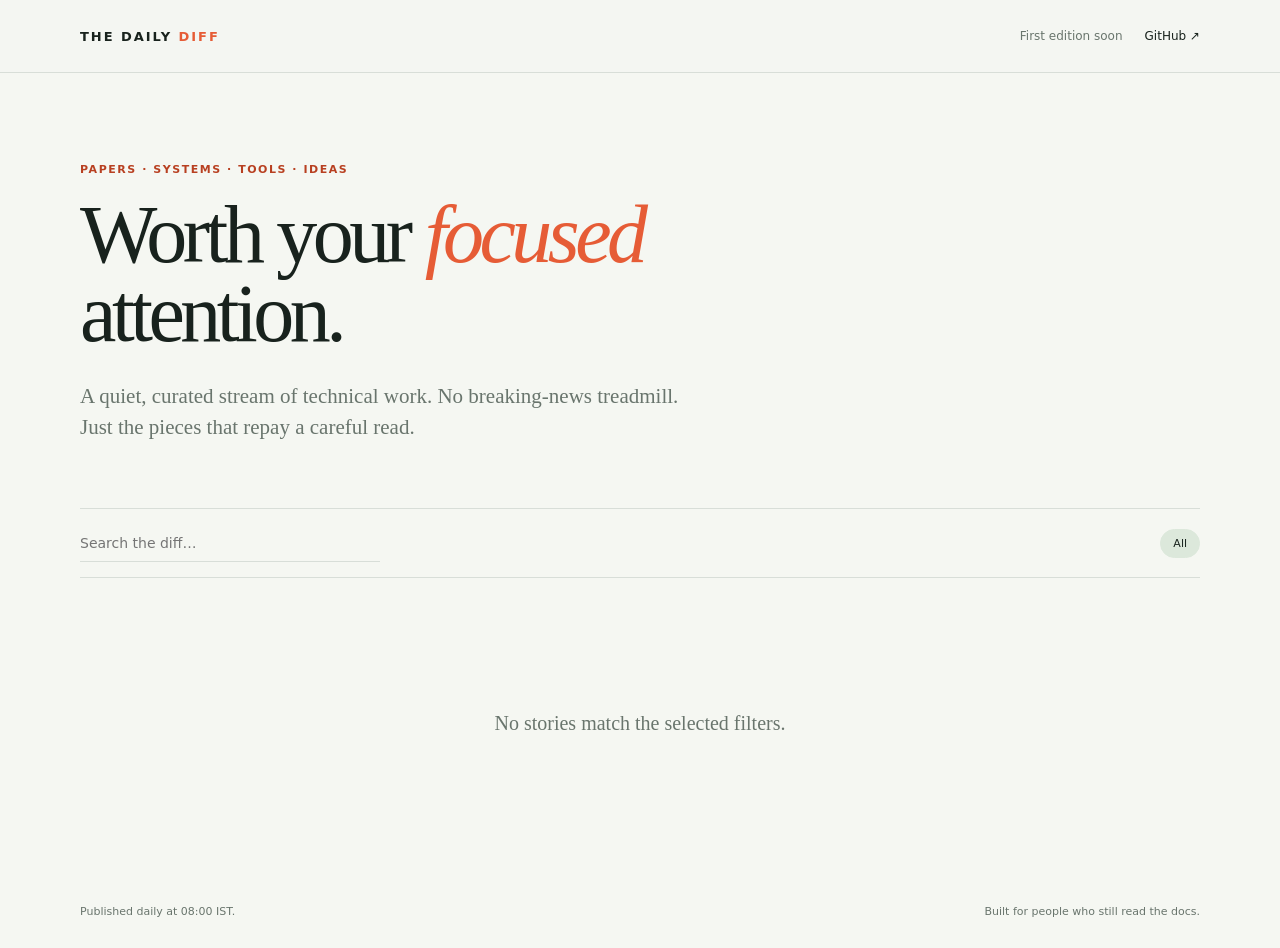
==== site/index.html @ 52bbf756 "Create Daily Diff static site" ====
<!doctype html>
<html lang="en">
<head>
  <meta charset="utf-8">
  <meta name="viewport" content="width=device-width, initial-scale=1">
  <meta name="description" content="A daily, opinionated reading list for engineers.">
  <title>The Daily Diff</title>
  <link rel="stylesheet" href="styles.css">
</head>
<body>
  <header class="masthead">
    <div class="shell masthead-inner">
      <a class="wordmark" href="./">THE DAILY <span>DIFF</span></a>
      <div class="mast-meta">
        <span id="edition-label">Loading edition…</span>
        <a href="https://github.com/devraj0901/daily-diff" rel="noreferrer">GitHub ↗</a>
      </div>
    </div>
  </header>

  <main class="shell">
    <section class="intro">
      <p class="eyebrow">Papers · systems · tools · ideas</p>
      <h1>Worth your <em>focused</em> attention.</h1>
      <p class="lede">A quiet, curated stream of technical work. No breaking-news treadmill. Just the pieces that repay a careful read.</p>
    </section>

    <section class="toolbar" aria-label="Filter stories">
      <label class="search-wrap"><span class="sr-only">Search</span><input id="search" type="search" placeholder="Search the diff…" autocomplete="off"></label>
      <div id="filters" class="filters" role="list"></div>
    </section>

    <section id="stories" class="story-grid" aria-live="polite"></section>
    <p id="empty" class="empty" hidden>No stories match the selected filters.</p>
  </main>

  <footer class="shell footer">
    <span>Published daily at 08:00 IST.</span>
    <span>Built for people who still read the docs.</span>
  </footer>
  <script src="app.js"></script>
</body>
</html>
---- site/styles.css ----
:root {
  --ink: #18221d;
  --muted: #69756d;
  --line: #d8ded8;
  --paper: #f5f7f2;
  --card: #fbfcf9;
  --accent: #e65c36;
  --accent-dark: #b84021;
  --sage: #dce8db;
  --serif: Georgia, "Times New Roman", serif;
  --sans: Inter, ui-sans-serif, system-ui, -apple-system, BlinkMacSystemFont, "Segoe UI", sans-serif;
}
* { box-sizing: border-box; }
body { margin: 0; color: var(--ink); background: var(--paper); font-family: var(--sans); }
a { color: inherit; }
.shell { width: min(1120px, calc(100% - 40px)); margin: 0 auto; }
.masthead { border-bottom: 1px solid var(--line); background: rgba(245,247,242,.92); }
.masthead-inner { min-height: 72px; display: flex; align-items: center; justify-content: space-between; gap: 20px; }
.wordmark { text-decoration: none; letter-spacing: .15em; font-size: 13px; font-weight: 800; }
.wordmark span { color: var(--accent); }
.mast-meta { color: var(--muted); font-size: 12px; display: flex; gap: 22px; }
.mast-meta a { color: var(--ink); text-decoration: none; }
.mast-meta a:hover { color: var(--accent-dark); }
.intro { padding: 90px 0 66px; max-width: 780px; }
.eyebrow { color: var(--accent-dark); text-transform: uppercase; letter-spacing: .14em; font-size: 11px; font-weight: 800; margin: 0 0 20px; }
h1 { font: 400 clamp(44px, 7vw, 82px)/.96 var(--serif); letter-spacing: -.055em; margin: 0; }
h1 em { color: var(--accent); font-style: italic; }
.lede { color: var(--muted); font: 21px/1.45 var(--serif); max-width: 620px; margin: 28px 0 0; }
.toolbar { border-top: 1px solid var(--line); border-bottom: 1px solid var(--line); min-height: 70px; display: flex; align-items: center; justify-content: space-between; gap: 18px; margin-bottom: 34px; }
.search-wrap { flex: 1; max-width: 300px; }
input { width: 100%; border: 0; border-bottom: 1px solid var(--line); background: transparent; color: var(--ink); padding: 10px 0; outline: none; font: 14px var(--sans); }
input:focus { border-color: var(--accent); }
.filters { display: flex; gap: 8px; flex-wrap: wrap; justify-content: flex-end; }
.filter { cursor: pointer; border: 1px solid var(--line); border-radius: 99px; background: transparent; color: var(--muted); font: 11px var(--sans); padding: 7px 12px; }
.filter.active, .filter:hover { color: var(--ink); background: var(--sage); border-color: var(--sage); }
.story-grid { display: grid; grid-template-columns: repeat(2, minmax(0, 1fr)); gap: 18px; }
.card { background: var(--card); border: 1px solid var(--line); padding: 27px 28px 25px; min-height: 330px; display: flex; flex-direction: column; transition: transform .18s ease, box-shadow .18s ease; }
.card:hover { transform: translateY(-3px); box-shadow: 0 12px 30px rgba(24,34,29,.08); }
.card-top { display: flex; justify-content: space-between; gap: 12px; color: var(--muted); text-transform: uppercase; letter-spacing: .1em; font-size: 10px; font-weight: 800; }
.source { color: var(--accent-dark); }
.card h2 { font: 400 29px/1.08 var(--serif); letter-spacing: -.025em; margin: 22px 0 12px; }
.card h2 a { text-decoration: none; }
.card h2 a:hover { color: var(--accent-dark); }
.dek { color: var(--muted); font: 16px/1.42 var(--serif); margin: 0 0 20px; }
.why { font-size: 13px; line-height: 1.5; margin: 0 0 12px; }
.takeaway { border-left: 3px solid var(--accent); padding: 8px 0 8px 13px; margin: auto 0 18px; font-size: 13px; line-height: 1.45; }
.takeaway strong { display: block; color: var(--accent-dark); font-size: 10px; letter-spacing: .1em; text-transform: uppercase; margin-bottom: 5px; }
.card-bottom { display: flex; justify-content: space-between; align-items: end; gap: 12px; color: var(--muted); font-size: 11px; }
.card-links { display: flex; gap: 12px; }
.card-links a { color: var(--ink); text-decoration: none; font-weight: 700; }
.card-links a:hover { color: var(--accent-dark); }
.tags { display: flex; gap: 5px; flex-wrap: wrap; }
.tag { background: var(--sage); padding: 4px 7px; border-radius: 2px; font-size: 10px; }
.empty { color: var(--muted); text-align: center; padding: 80px 0; font-family: var(--serif); font-size: 20px; }
.footer { display: flex; justify-content: space-between; gap: 20px; color: var(--muted); font-size: 11px; padding: 70px 0 30px; }
.sr-only { position: absolute; width: 1px; height: 1px; overflow: hidden; clip: rect(0,0,0,0); }
@media (max-width: 700px) {
  .shell { width: min(100% - 28px, 1120px); }
  .masthead-inner, .toolbar, .footer { align-items: flex-start; flex-direction: column; padding-top: 18px; padding-bottom: 18px; }
  .mast-meta { justify-content: space-between; width: 100%; }
  .intro { padding: 60px 0 45px; }
  .lede { font-size: 18px; }
  .search-wrap { max-width: none; width: 100%; }
  .filters { justify-content: flex-start; }
  .story-grid { grid-template-columns: 1fr; }
  .card { padding: 23px 20px; }
  .card h2 { font-size: 27px; }
  .footer { gap: 8px; }
}
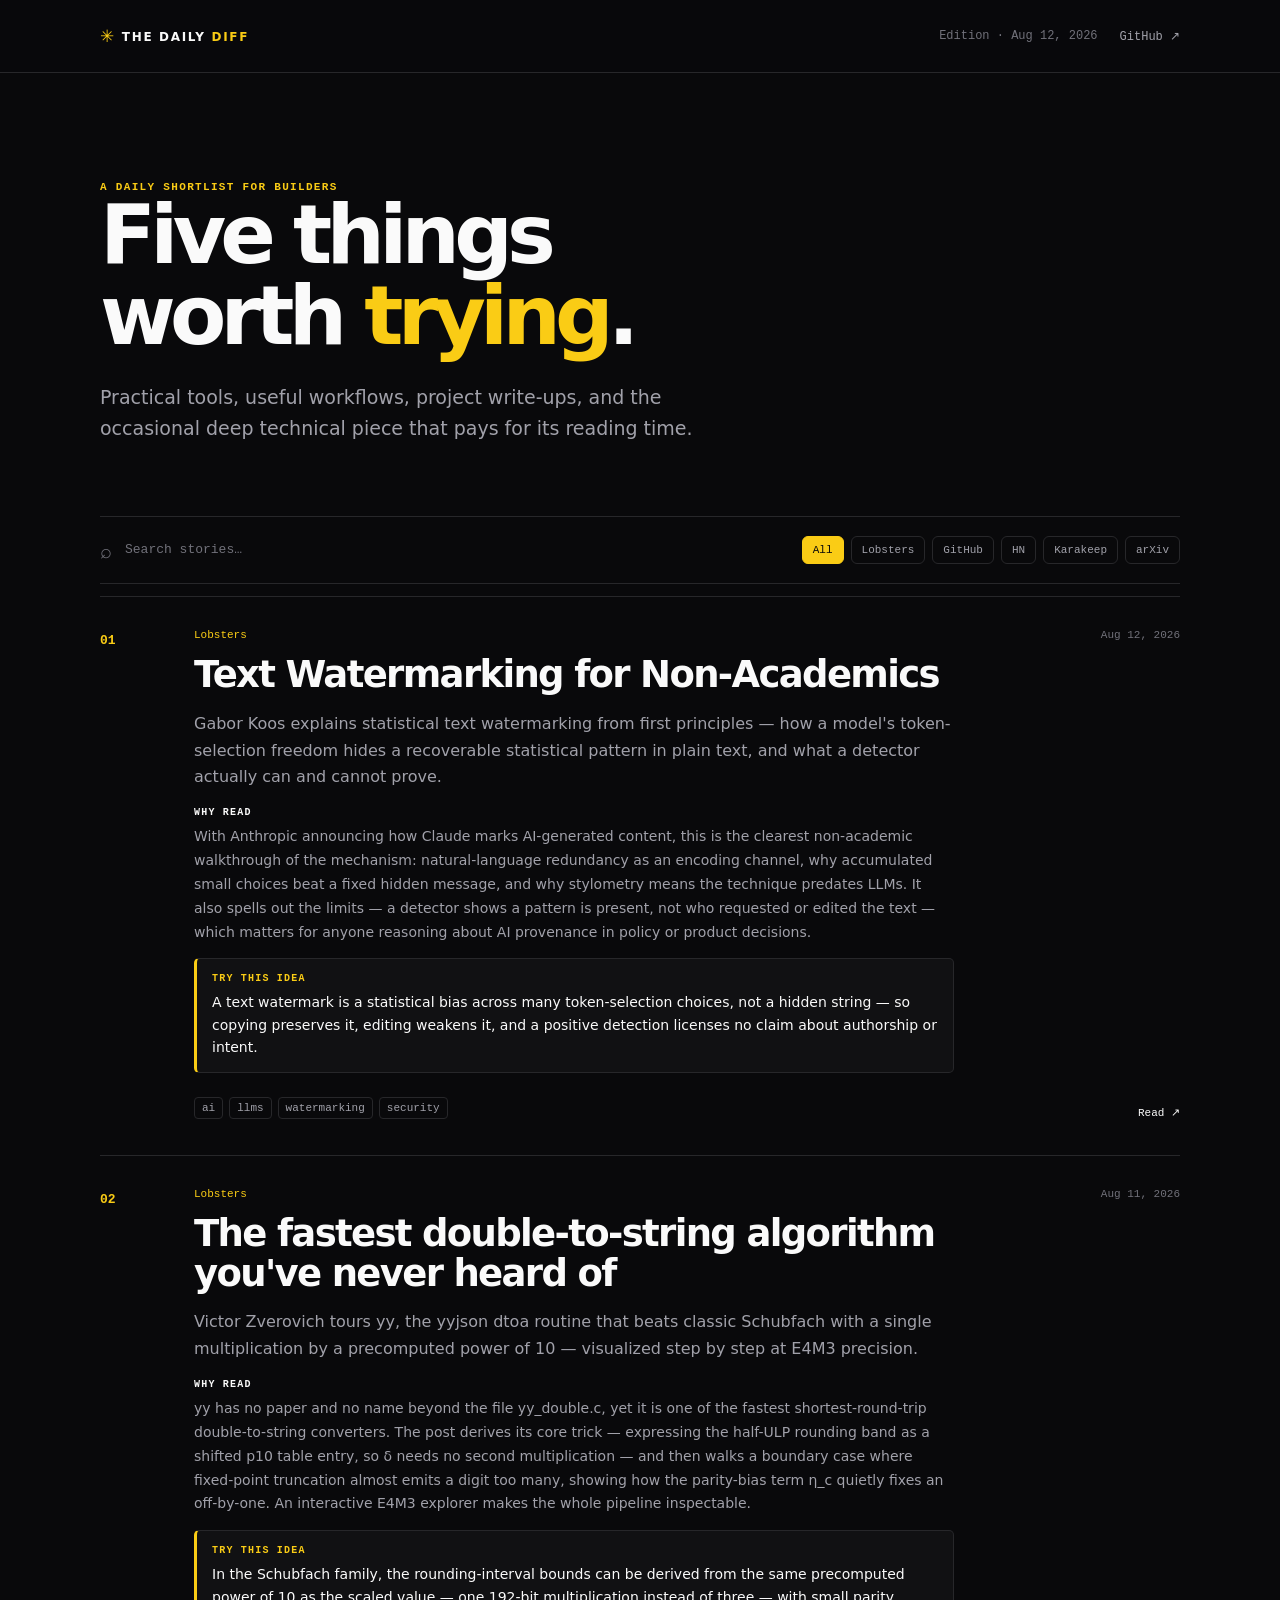
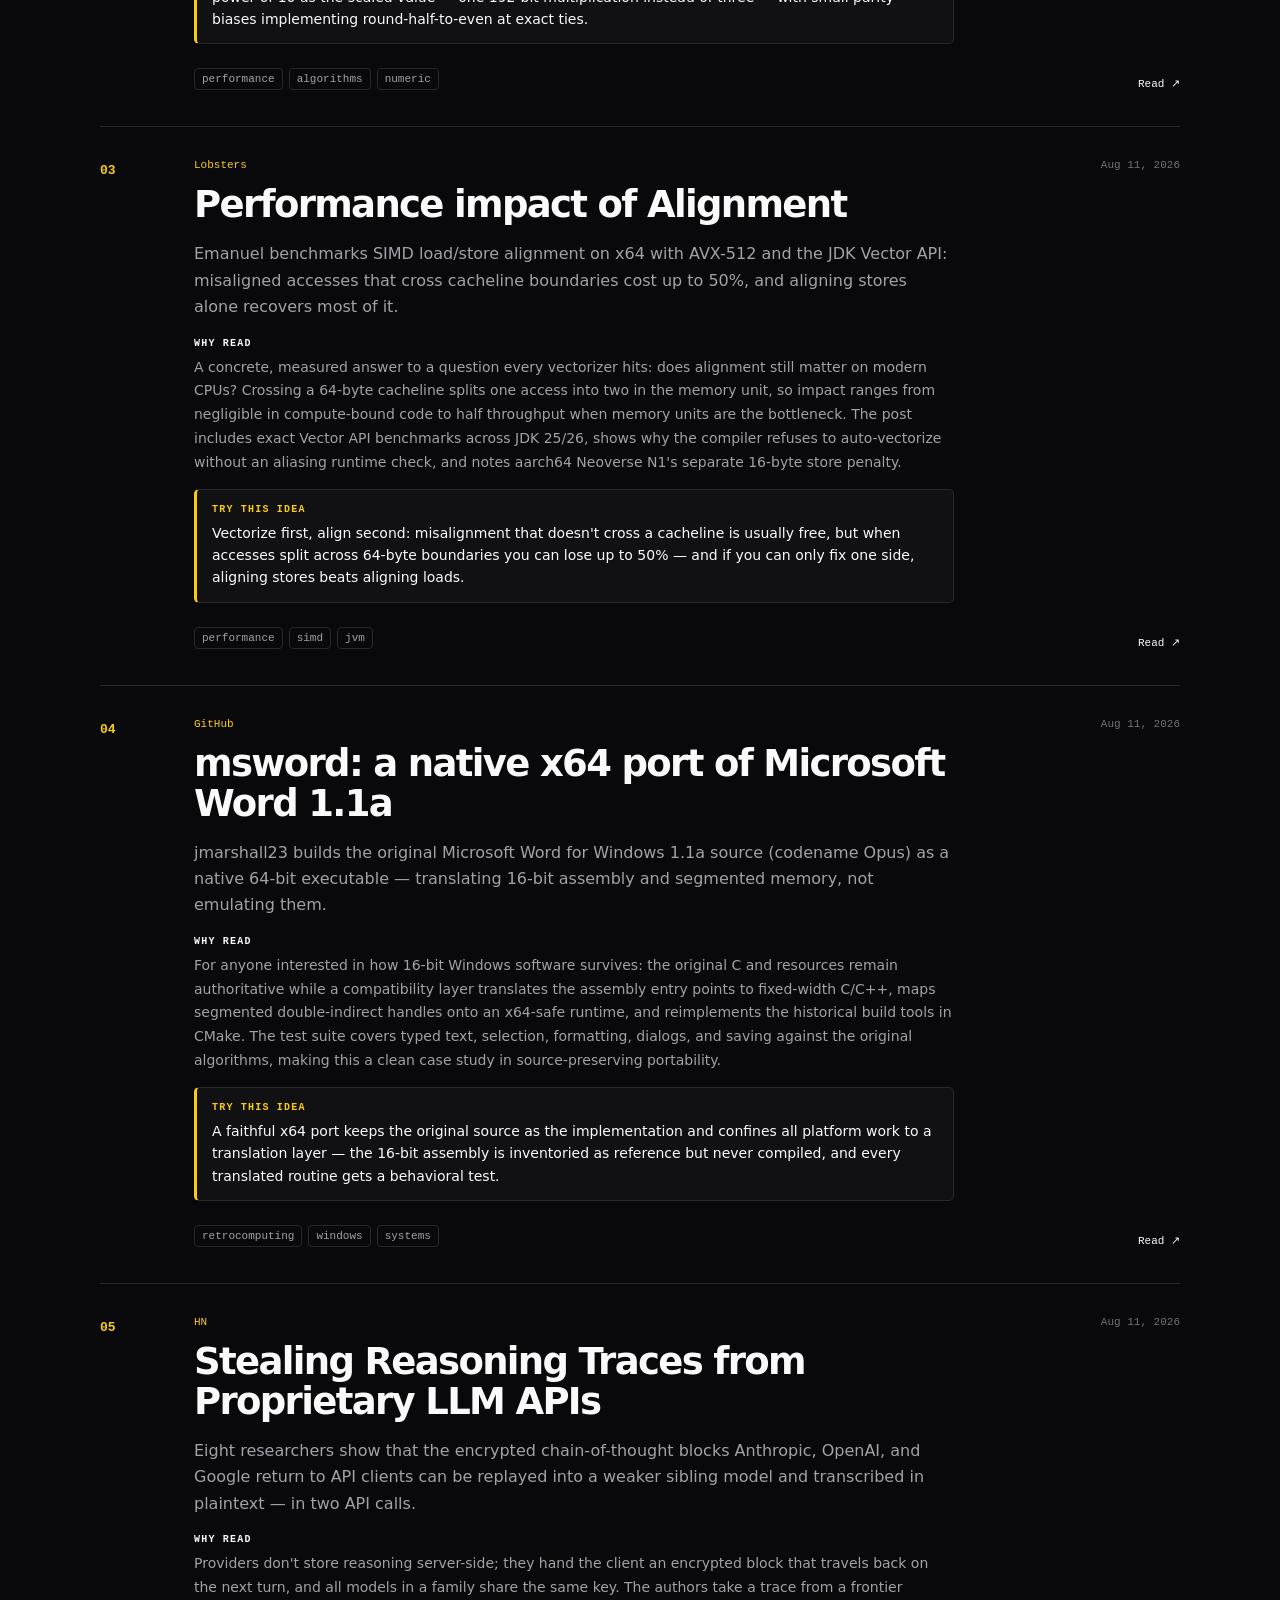
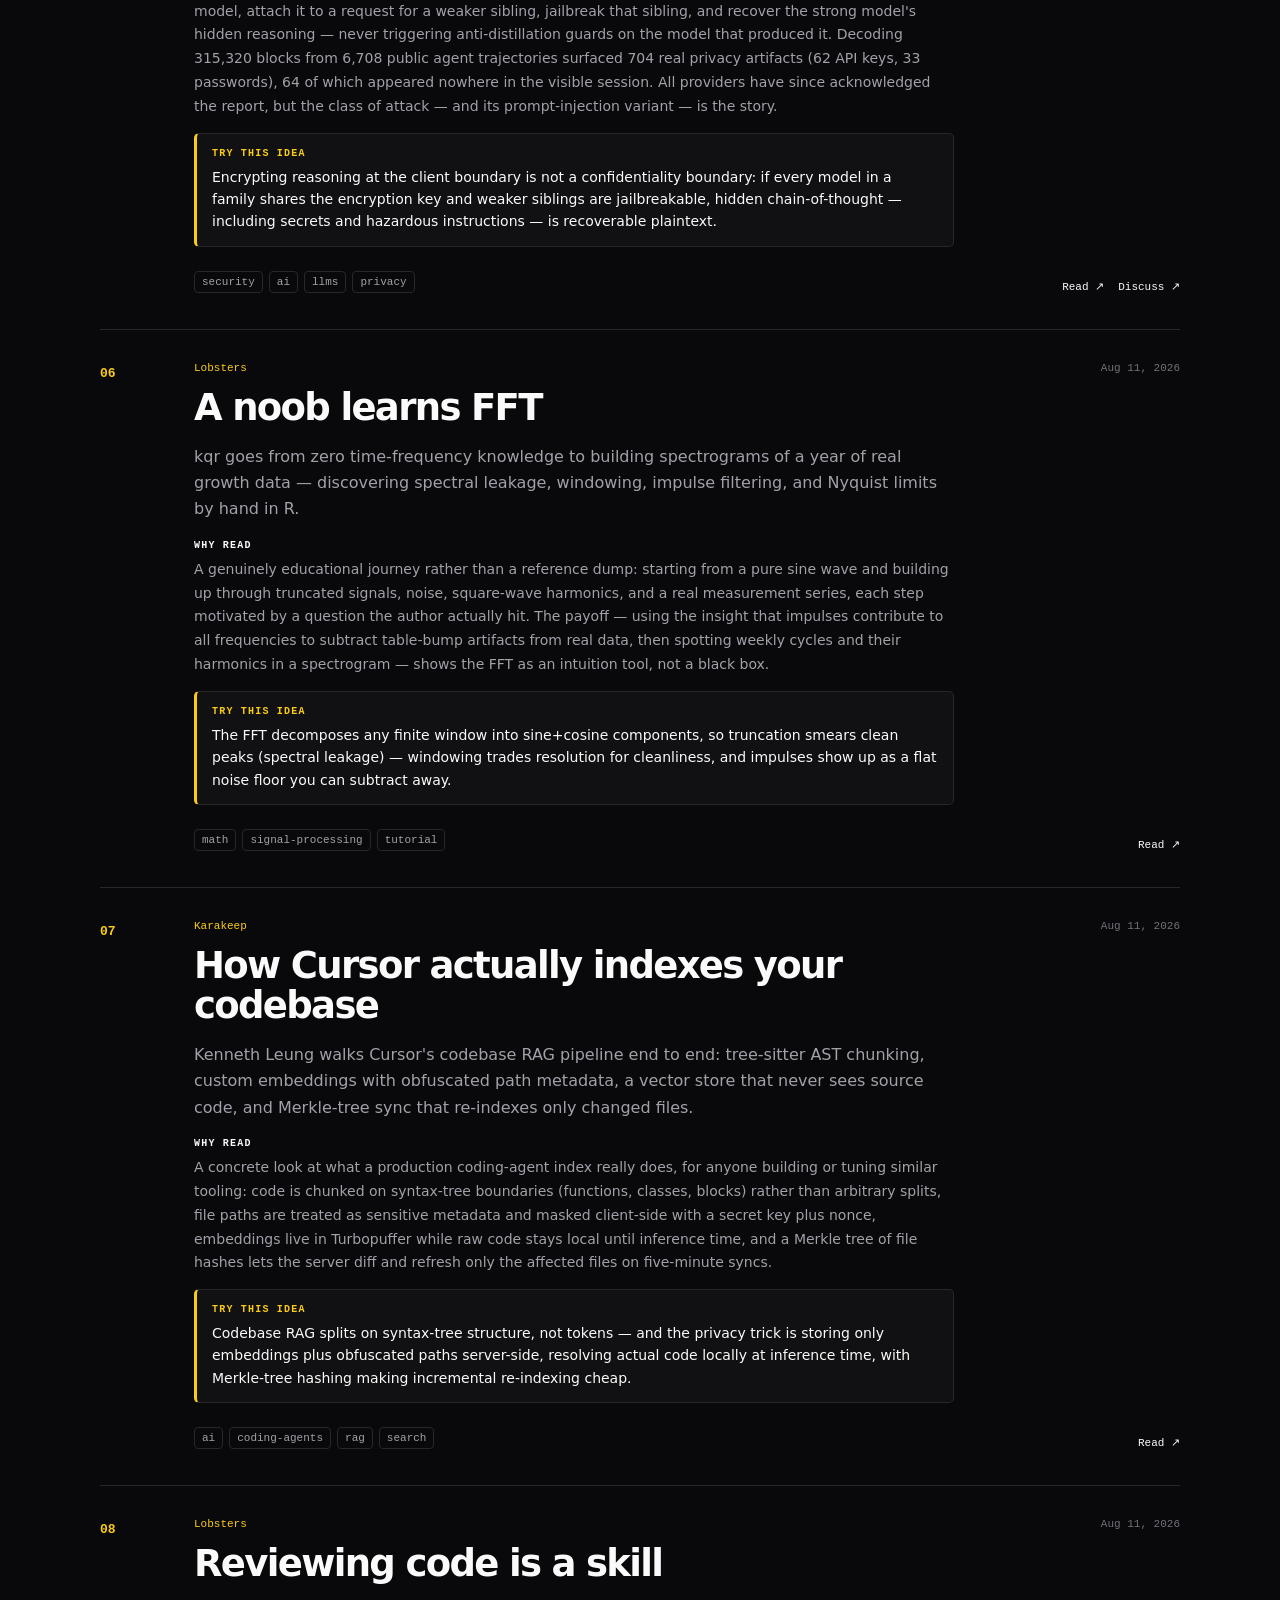
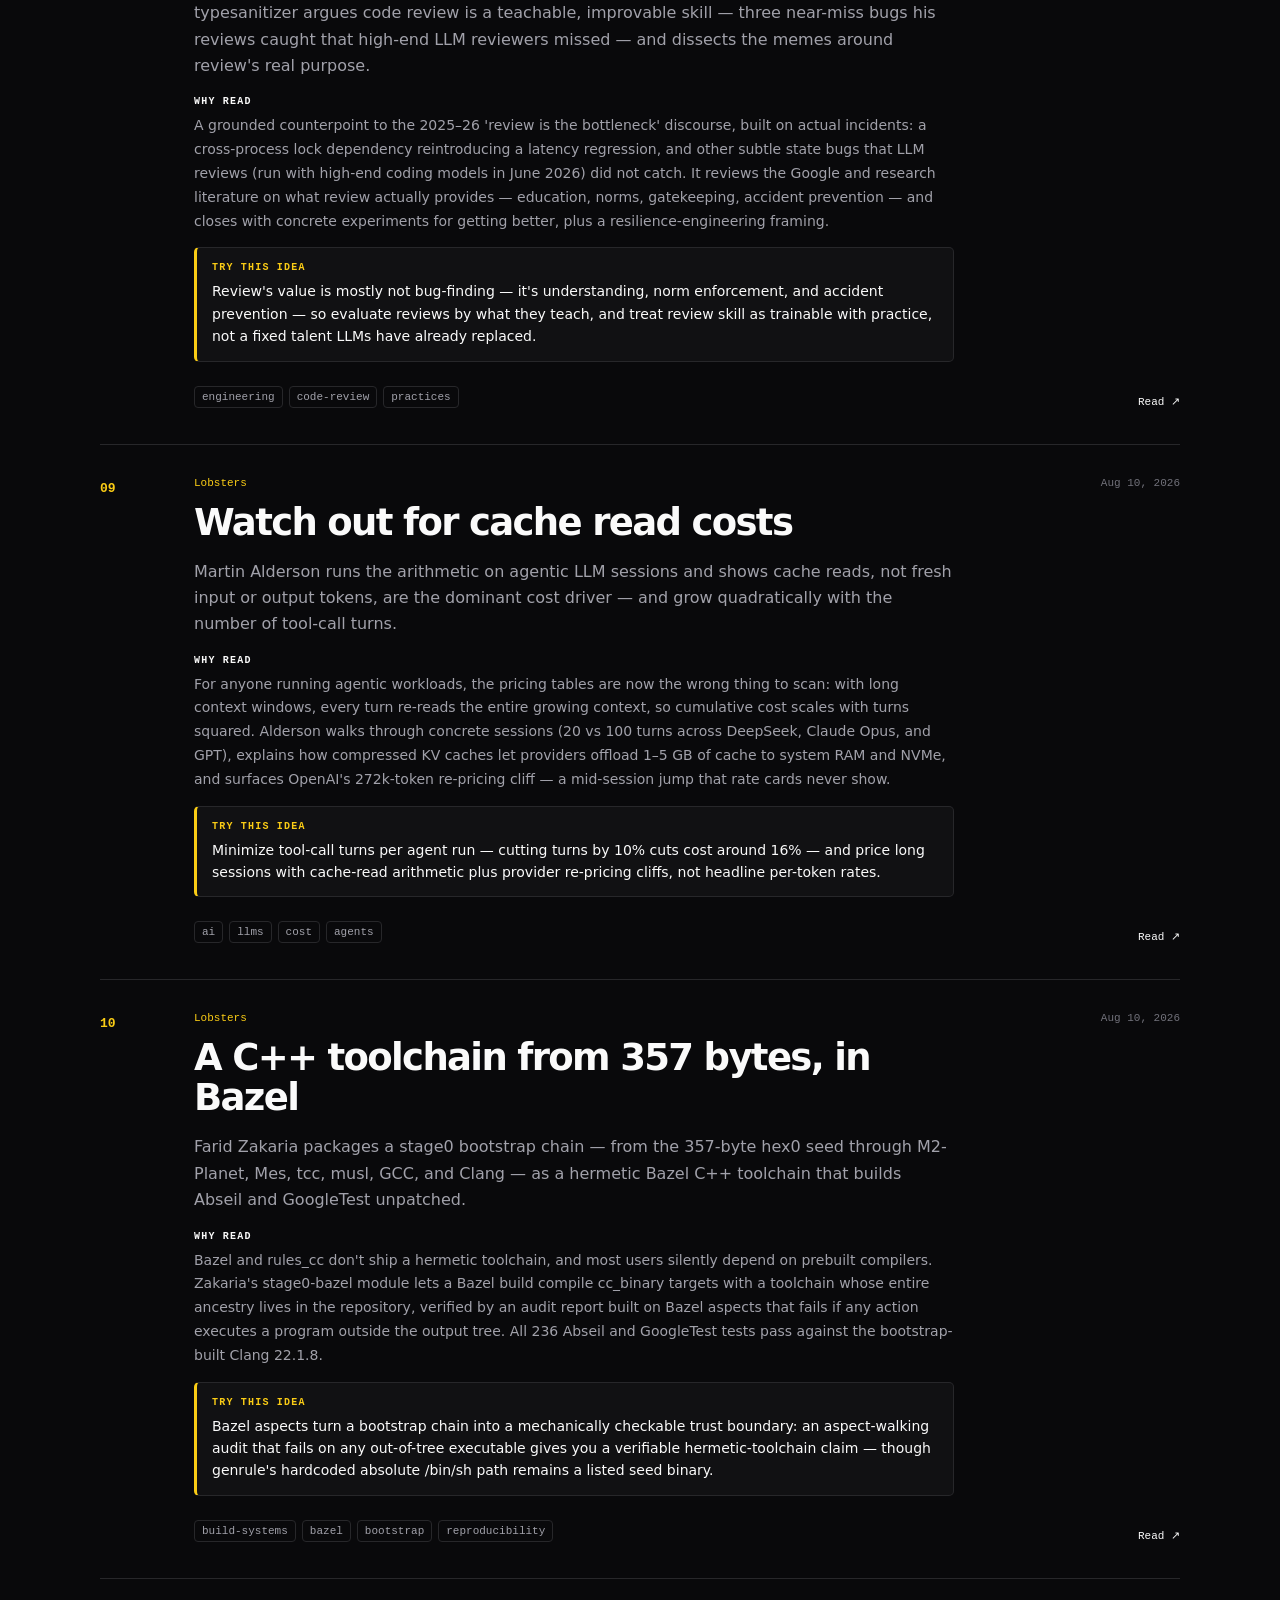
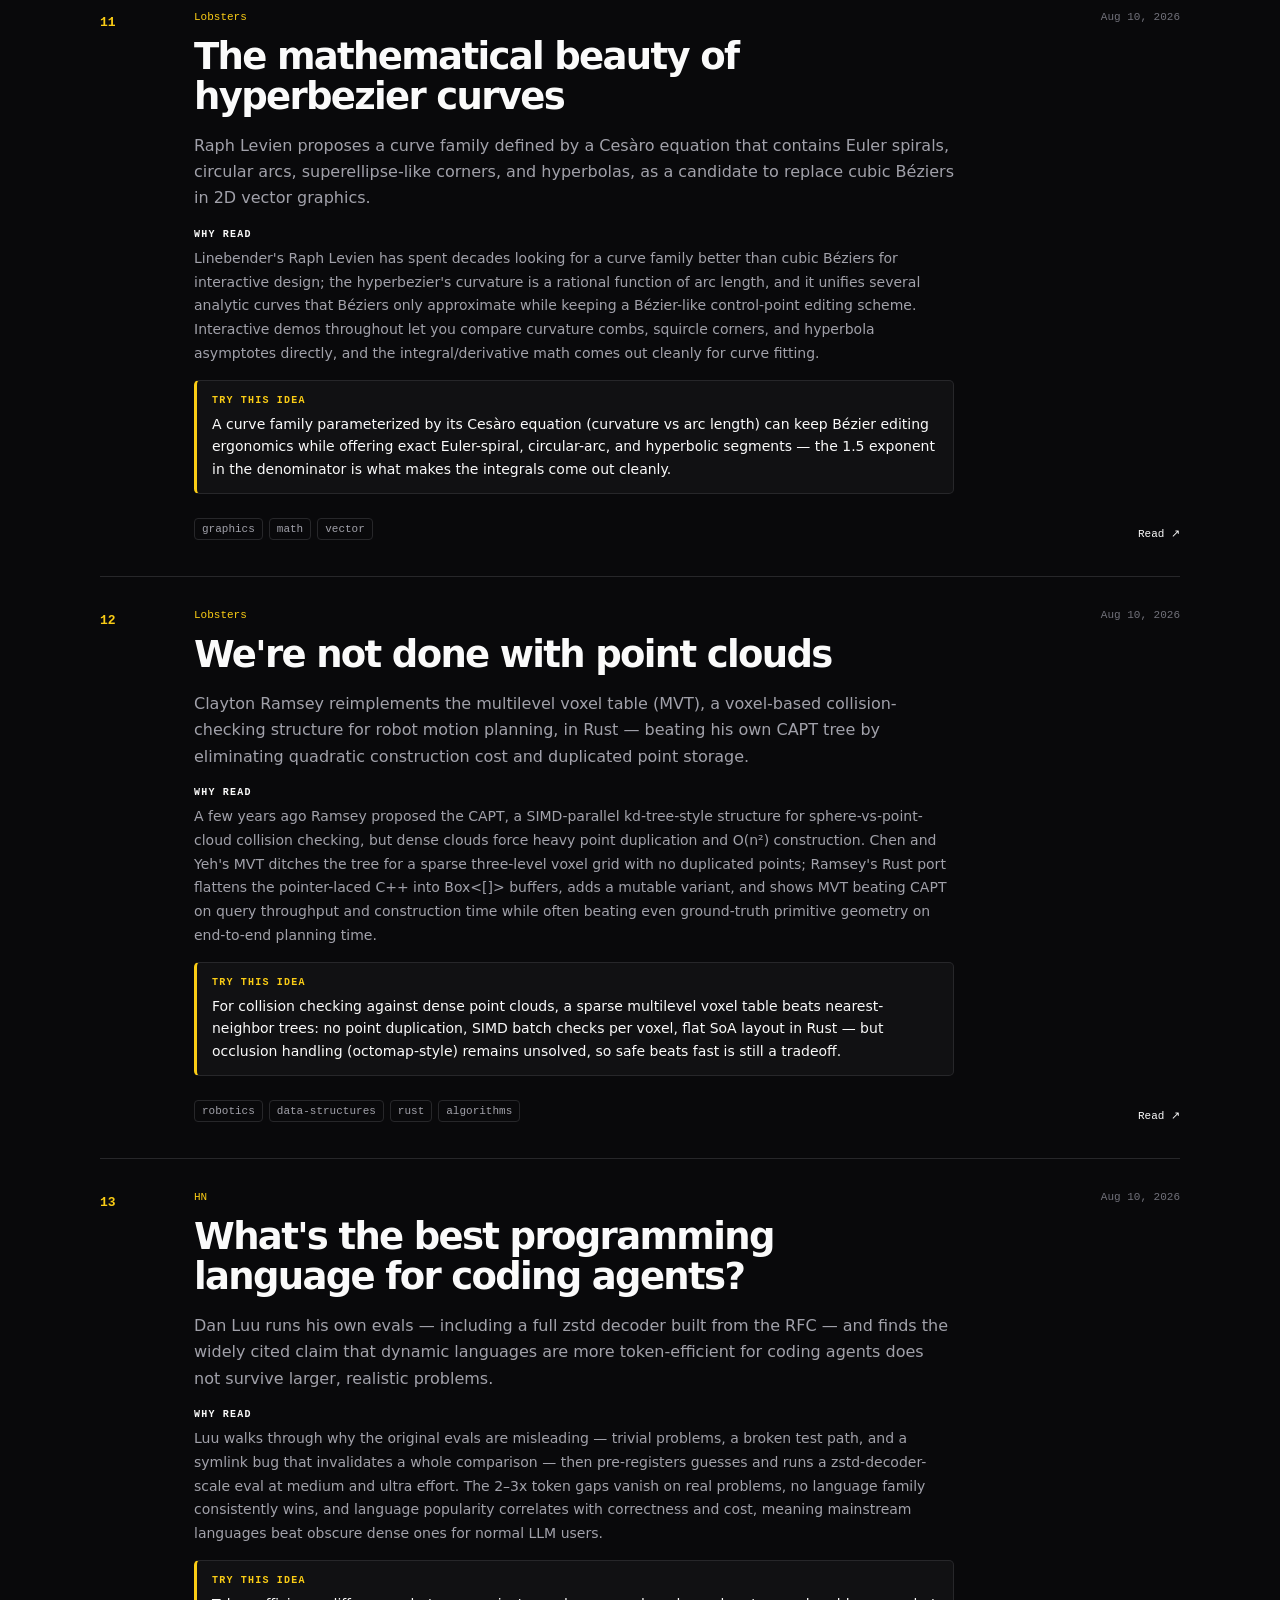
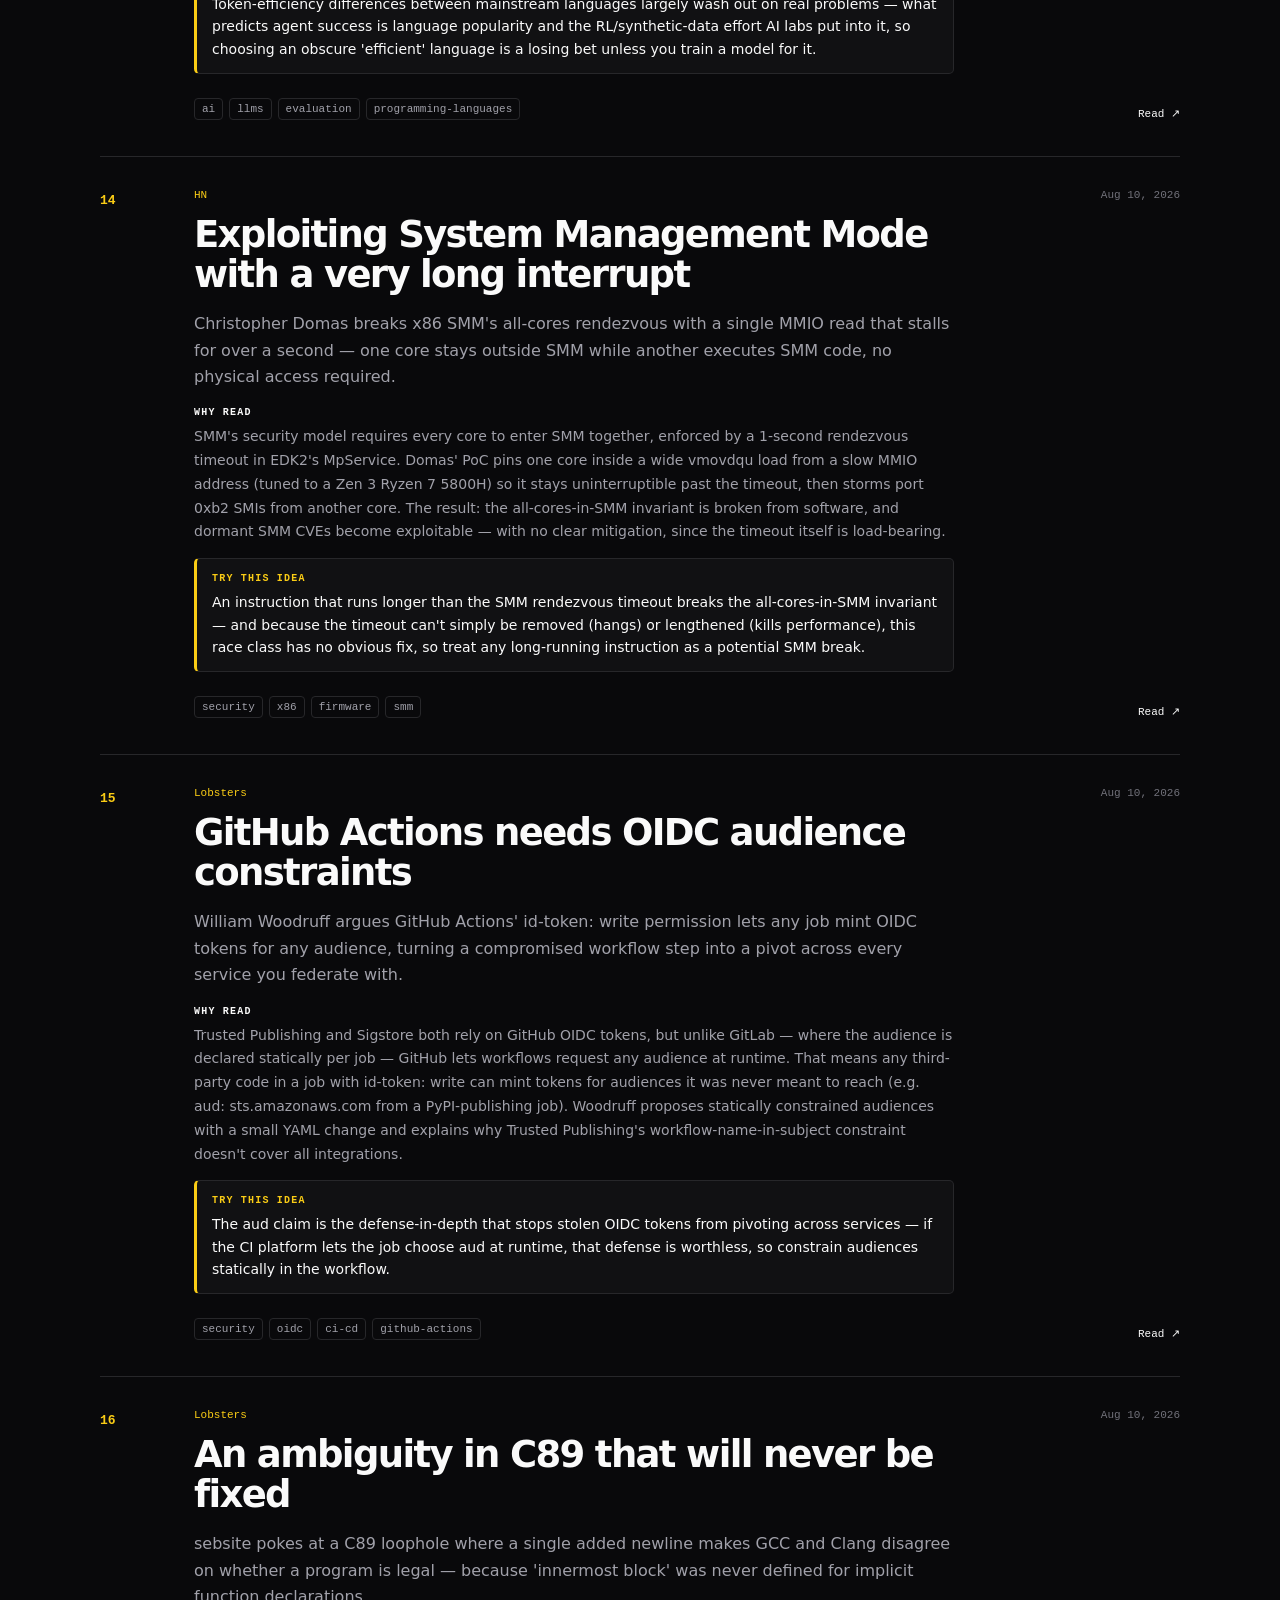
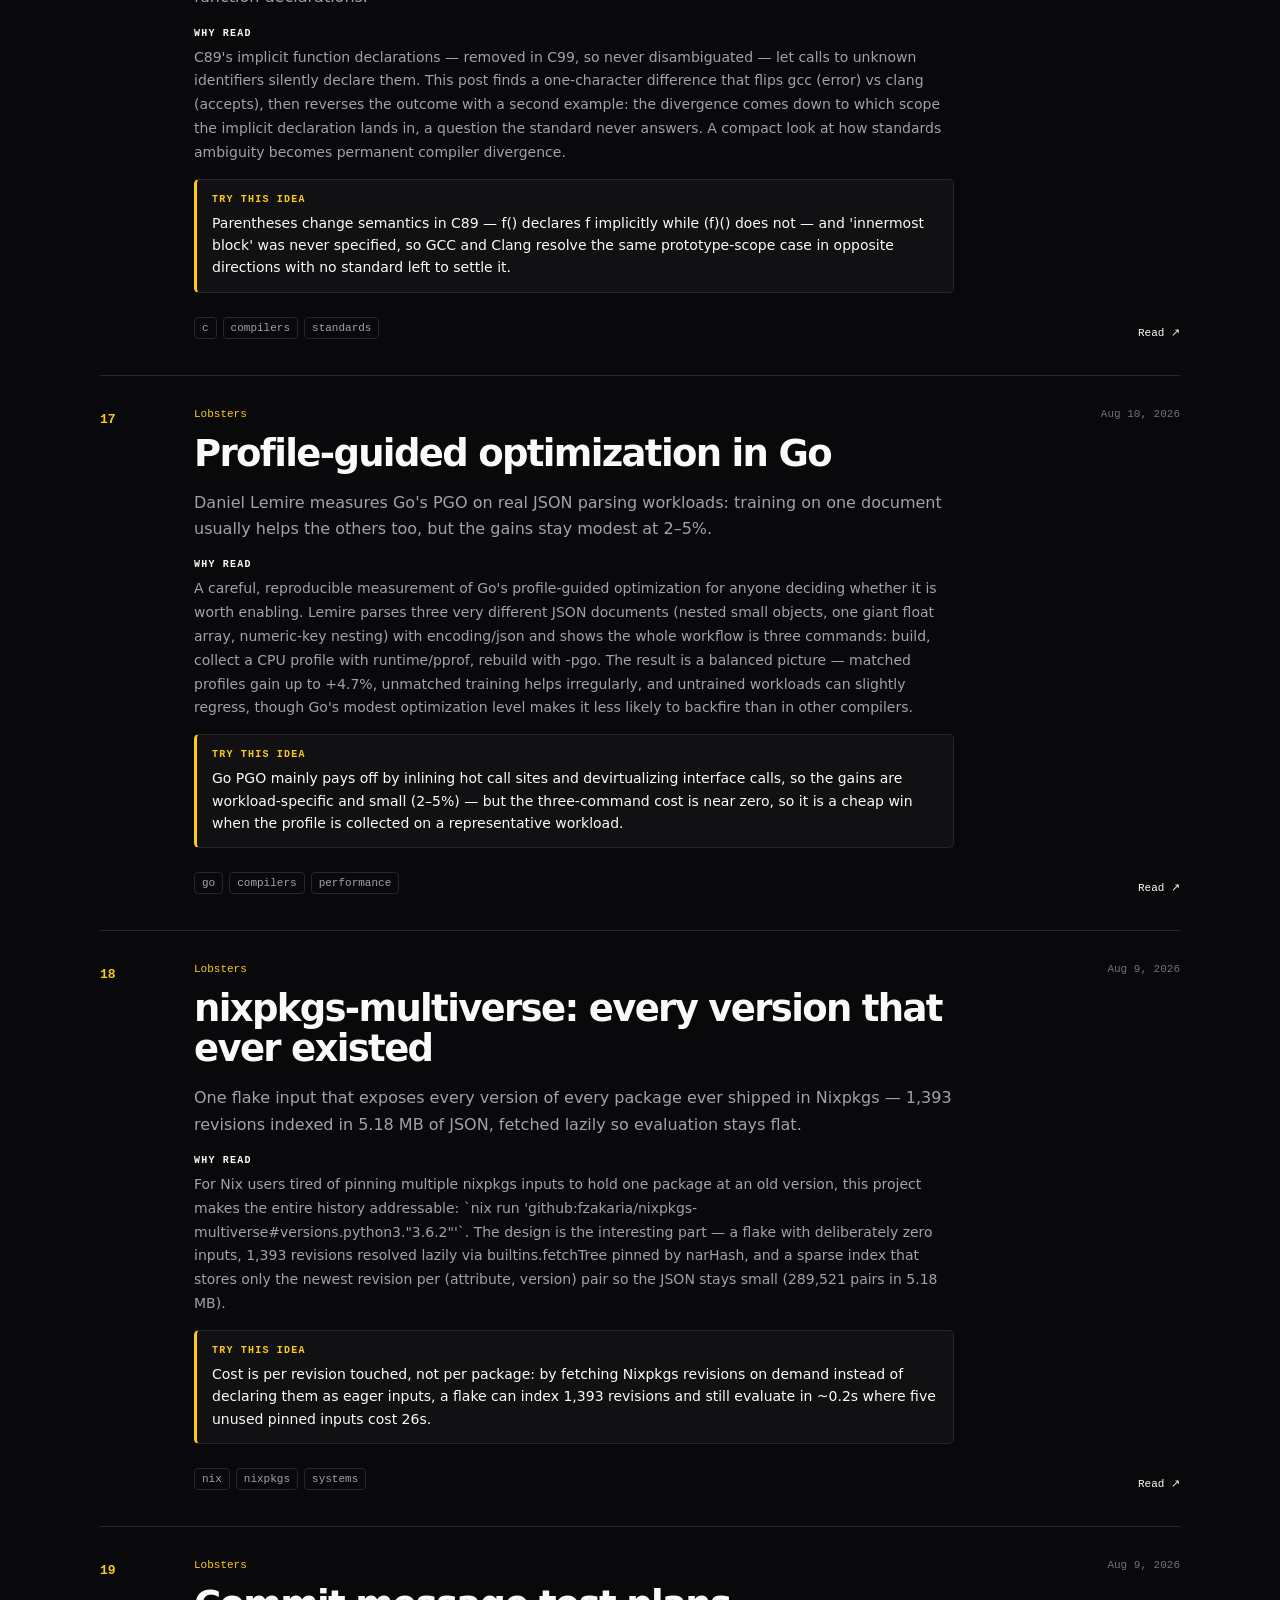
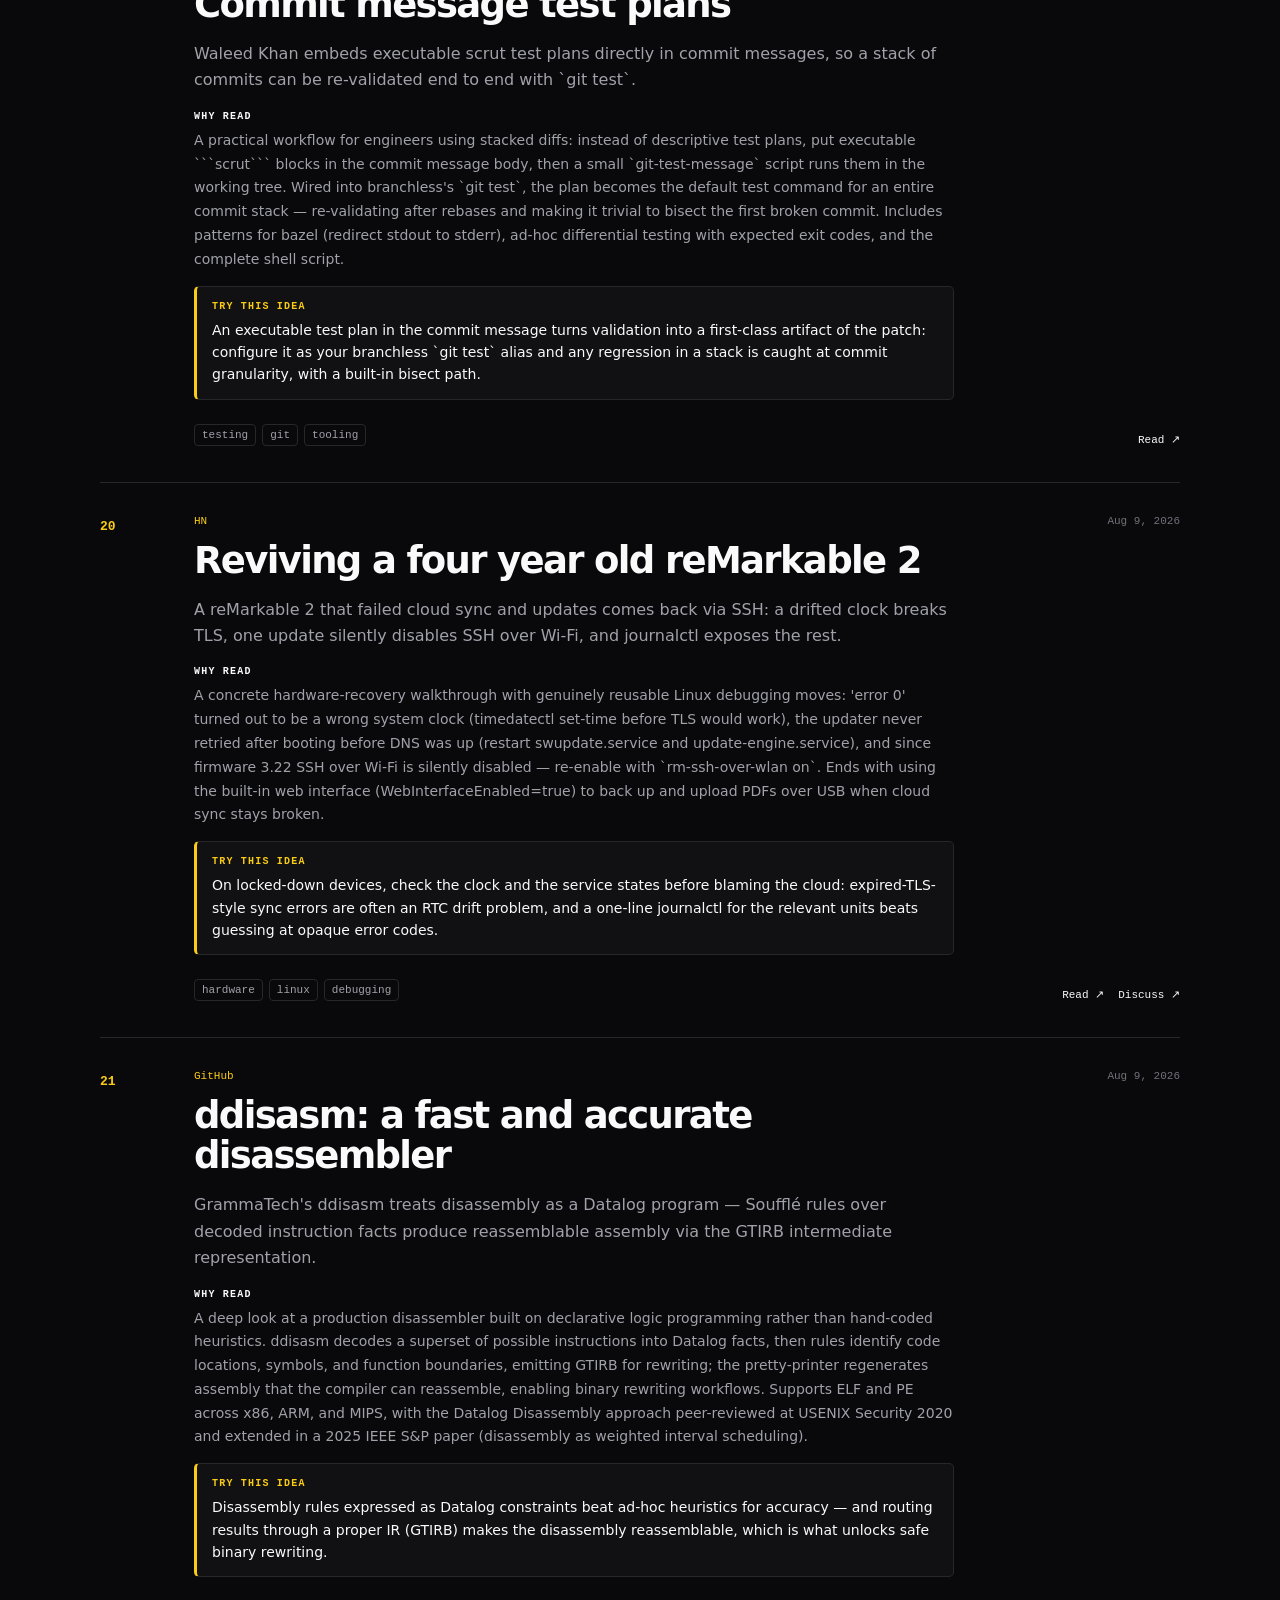
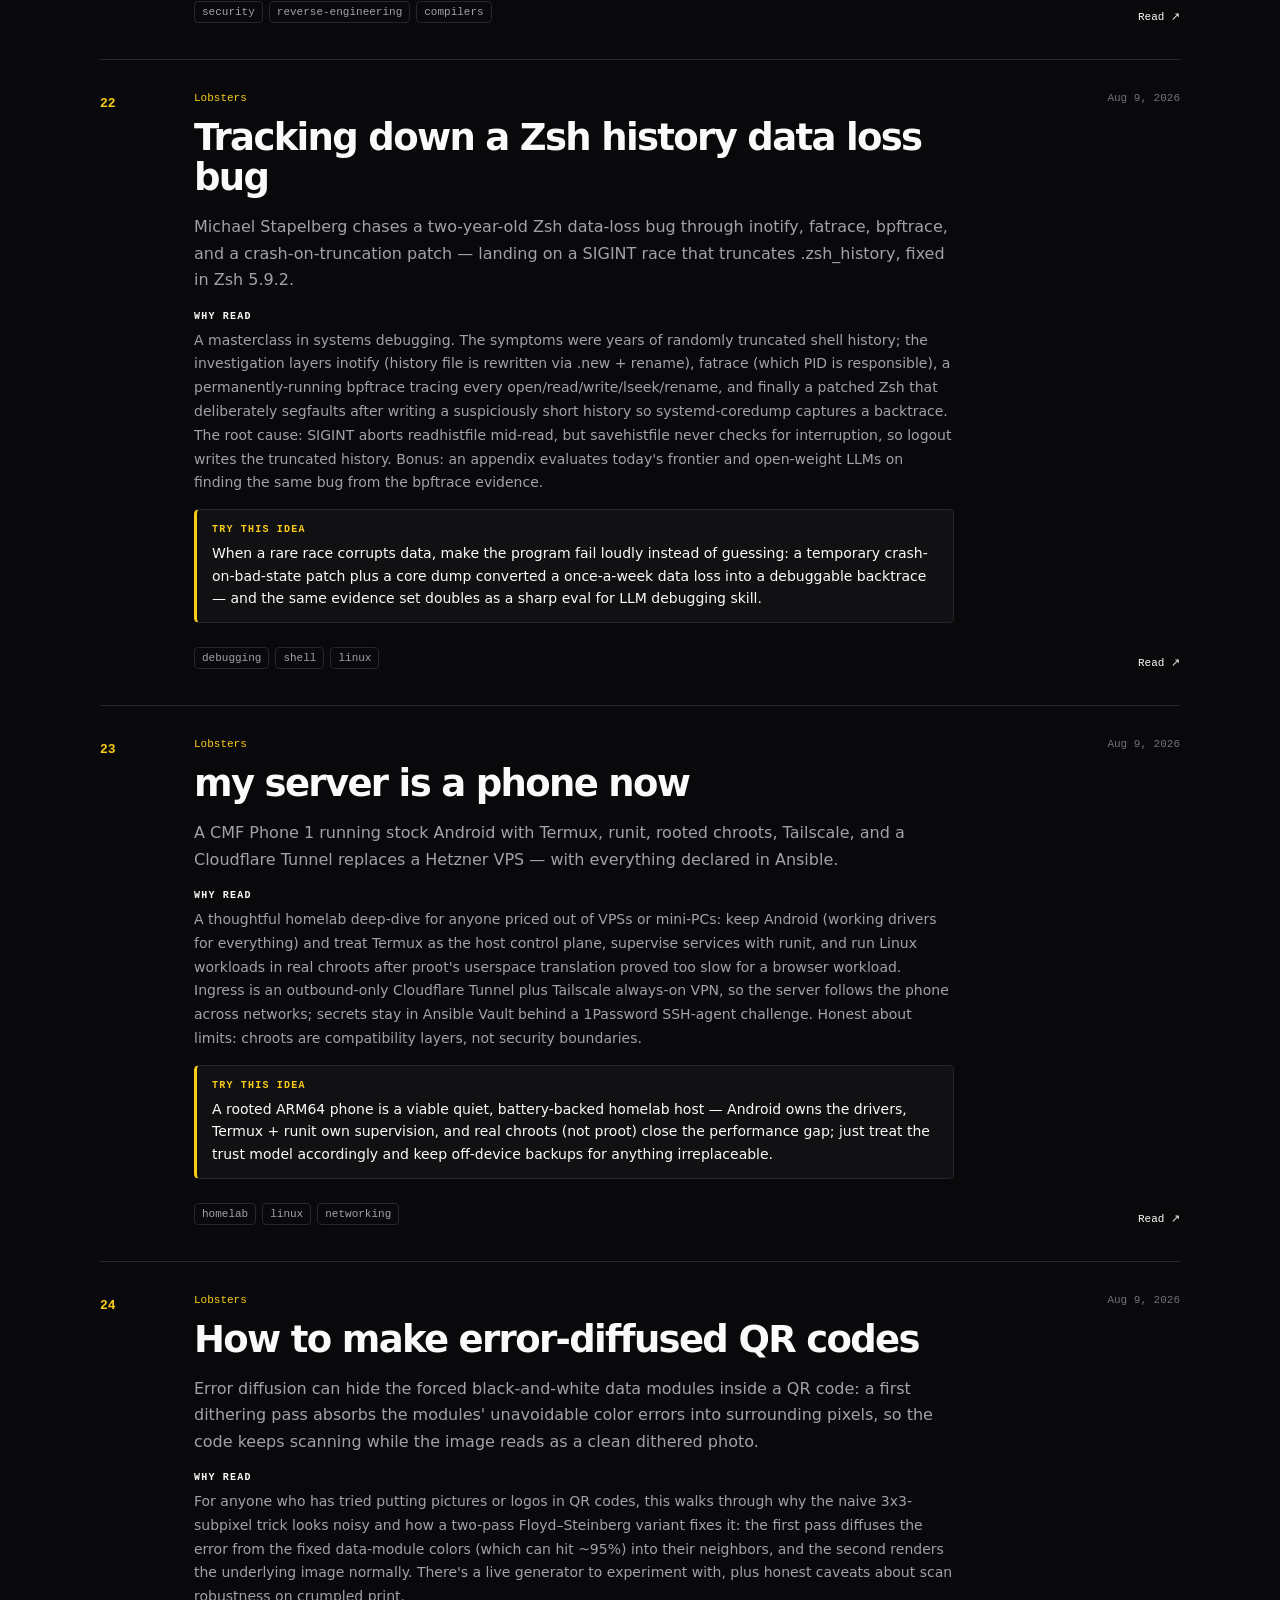
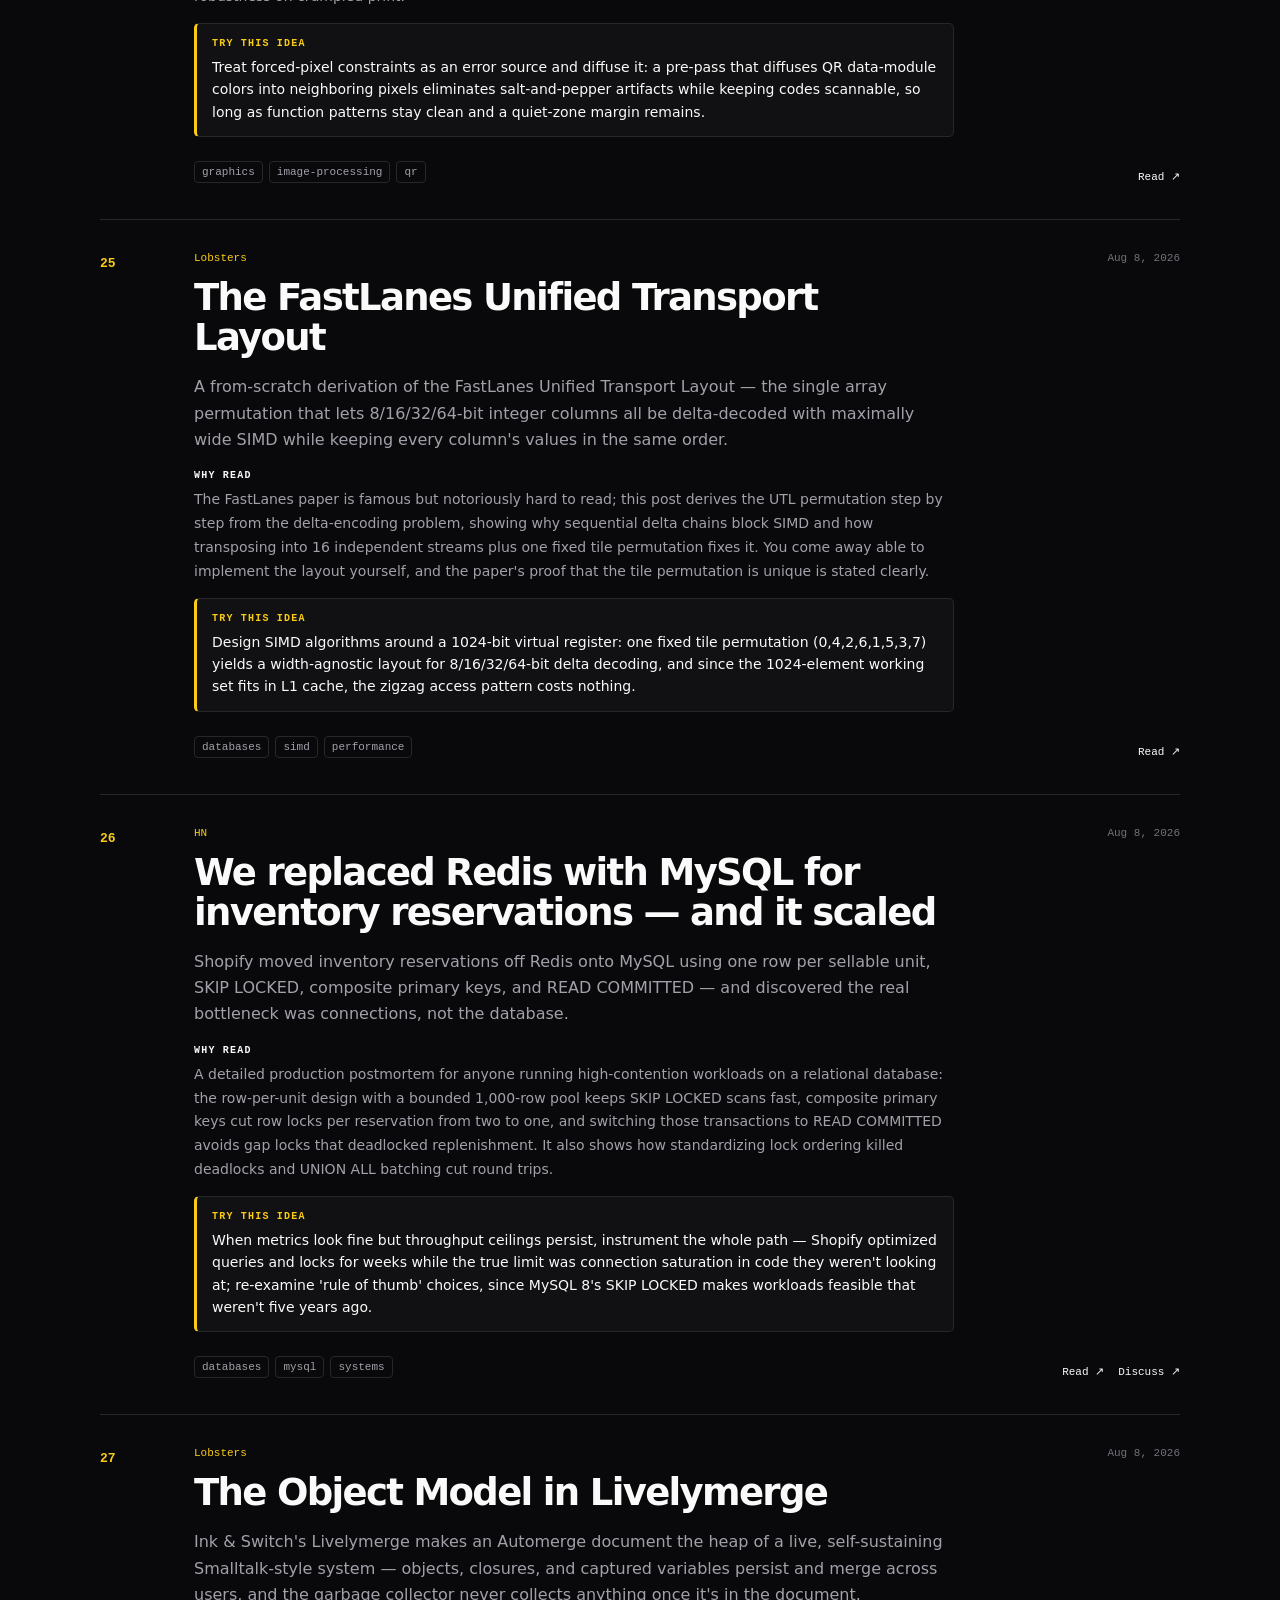
==== commit 9e5396a9: "Broaden Daily Diff discovery and refresh site design" ====
--- a/site/index.html
+++ b/site/index.html
@@ -3,14 +3,14 @@
 <head>
   <meta charset="utf-8">
   <meta name="viewport" content="width=device-width, initial-scale=1">
-  <meta name="description" content="A daily, opinionated reading list for engineers.">
+  <meta name="description" content="Five practical technical reads and build ideas, every day.">
   <title>The Daily Diff</title>
   <link rel="stylesheet" href="styles.css">
 </head>
 <body>
   <header class="masthead">
     <div class="shell masthead-inner">
-      <a class="wordmark" href="./">THE DAILY <span>DIFF</span></a>
+      <a class="wordmark" href="./"><span class="wordmark-mark">✳</span> THE DAILY <strong>DIFF</strong></a>
       <div class="mast-meta">
         <span id="edition-label">Loading edition…</span>
         <a href="https://github.com/devraj0901/daily-diff" rel="noreferrer">GitHub ↗</a>
@@ -19,24 +19,24 @@
   </header>
 
   <main class="shell">
-    <section class="intro">
-      <p class="eyebrow">Papers · systems · tools · ideas</p>
-      <h1>Worth your <em>focused</em> attention.</h1>
-      <p class="lede">A quiet, curated stream of technical work. No breaking-news treadmill. Just the pieces that repay a careful read.</p>
+    <section class="intro typeset typeset-reading">
+      <p class="eyebrow">A daily shortlist for builders</p>
+      <h1>Five things worth <em>trying</em>.</h1>
+      <p class="lede">Practical tools, useful workflows, project write-ups, and the occasional deep technical piece that pays for its reading time.</p>
     </section>
 
     <section class="toolbar" aria-label="Filter stories">
-      <label class="search-wrap"><span class="sr-only">Search</span><input id="search" type="search" placeholder="Search the diff…" autocomplete="off"></label>
+      <label class="search-wrap"><span class="search-icon" aria-hidden="true">⌕</span><span class="sr-only">Search</span><input id="search" type="search" placeholder="Search stories…" autocomplete="off"></label>
       <div id="filters" class="filters" role="list"></div>
     </section>
 
-    <section id="stories" class="story-grid" aria-live="polite"></section>
+    <section id="stories" class="story-list typeset typeset-docs" aria-live="polite"></section>
     <p id="empty" class="empty" hidden>No stories match the selected filters.</p>
   </main>
 
   <footer class="shell footer">
-    <span>Published daily at 08:00 IST.</span>
-    <span>Built for people who still read the docs.</span>
+    <span>Published daily at 08:00 IST · max five reads</span>
+    <span>Built for people who turn reading into projects.</span>
   </footer>
   <script src="app.js"></script>
 </body>
--- a/site/styles.css
+++ b/site/styles.css
@@ -1,69 +1,91 @@
 :root {
-  --ink: #18221d;
-  --muted: #69756d;
-  --line: #d8ded8;
-  --paper: #f5f7f2;
-  --card: #fbfcf9;
-  --accent: #e65c36;
-  --accent-dark: #b84021;
-  --sage: #dce8db;
-  --serif: Georgia, "Times New Roman", serif;
-  --sans: Inter, ui-sans-serif, system-ui, -apple-system, BlinkMacSystemFont, "Segoe UI", sans-serif;
+  --background: #09090b;
+  --surface: #111113;
+  --surface-raised: #18181b;
+  --foreground: #fafafa;
+  --muted: #a1a1aa;
+  --subtle: #71717a;
+  --border: #27272a;
+  --accent: #facc15;
+  --accent-soft: rgba(250, 204, 21, .12);
+  --shell: 1080px;
+  --font-body: ui-sans-serif, system-ui, -apple-system, BlinkMacSystemFont, "Segoe UI", sans-serif;
+  --font-heading: ui-sans-serif, system-ui, -apple-system, BlinkMacSystemFont, "Segoe UI", sans-serif;
+  --font-mono: ui-monospace, SFMono-Regular, Menlo, Monaco, Consolas, monospace;
 }
+
 * { box-sizing: border-box; }
-body { margin: 0; color: var(--ink); background: var(--paper); font-family: var(--sans); }
+html { background: var(--background); }
+body { margin: 0; color: var(--foreground); background: var(--background); font-family: var(--font-body); }
 a { color: inherit; }
-.shell { width: min(1120px, calc(100% - 40px)); margin: 0 auto; }
-.masthead { border-bottom: 1px solid var(--line); background: rgba(245,247,242,.92); }
+.shell { width: min(var(--shell), calc(100% - 48px)); margin-inline: auto; }
+
+.masthead { border-bottom: 1px solid var(--border); background: rgba(9, 9, 11, .86); }
 .masthead-inner { min-height: 72px; display: flex; align-items: center; justify-content: space-between; gap: 20px; }
-.wordmark { text-decoration: none; letter-spacing: .15em; font-size: 13px; font-weight: 800; }
-.wordmark span { color: var(--accent); }
-.mast-meta { color: var(--muted); font-size: 12px; display: flex; gap: 22px; }
-.mast-meta a { color: var(--ink); text-decoration: none; }
-.mast-meta a:hover { color: var(--accent-dark); }
-.intro { padding: 90px 0 66px; max-width: 780px; }
-.eyebrow { color: var(--accent-dark); text-transform: uppercase; letter-spacing: .14em; font-size: 11px; font-weight: 800; margin: 0 0 20px; }
-h1 { font: 400 clamp(44px, 7vw, 82px)/.96 var(--serif); letter-spacing: -.055em; margin: 0; }
-h1 em { color: var(--accent); font-style: italic; }
-.lede { color: var(--muted); font: 21px/1.45 var(--serif); max-width: 620px; margin: 28px 0 0; }
-.toolbar { border-top: 1px solid var(--line); border-bottom: 1px solid var(--line); min-height: 70px; display: flex; align-items: center; justify-content: space-between; gap: 18px; margin-bottom: 34px; }
-.search-wrap { flex: 1; max-width: 300px; }
-input { width: 100%; border: 0; border-bottom: 1px solid var(--line); background: transparent; color: var(--ink); padding: 10px 0; outline: none; font: 14px var(--sans); }
+.wordmark { color: var(--foreground); text-decoration: none; font-size: 12px; font-weight: 700; letter-spacing: .14em; }
+.wordmark strong { color: var(--accent); font-weight: 700; }
+.wordmark-mark { color: var(--accent); font-size: 17px; vertical-align: -1px; }
+.mast-meta { color: var(--subtle); font: 12px var(--font-mono); display: flex; gap: 22px; }
+.mast-meta a { color: var(--muted); text-decoration: none; }
+.mast-meta a:hover { color: var(--foreground); }
+
+.intro { padding-block: 92px 72px; max-width: 700px; }
+.eyebrow { color: var(--accent); font: 700 11px/1.4 var(--font-mono); letter-spacing: .12em; text-transform: uppercase; }
+h1 { color: var(--foreground); font: 650 clamp(48px, 8vw, 82px)/.98 var(--font-heading); letter-spacing: -.07em; margin: 0; }
+h1 em { color: var(--accent); font-style: normal; }
+.lede { color: var(--muted); font-size: 19px; line-height: 1.65; max-width: 620px; }
+
+.toolbar { border-block: 1px solid var(--border); min-height: 68px; display: flex; align-items: center; justify-content: space-between; gap: 20px; margin-bottom: 12px; }
+.search-wrap { position: relative; flex: 1; max-width: 300px; }
+.search-icon { position: absolute; top: 8px; left: 0; color: var(--subtle); font-size: 20px; }
+input { width: 100%; border: 0; border-bottom: 1px solid transparent; background: transparent; color: var(--foreground); padding: 11px 0 11px 25px; outline: none; font: 13px var(--font-mono); }
+input::placeholder { color: var(--subtle); }
 input:focus { border-color: var(--accent); }
-.filters { display: flex; gap: 8px; flex-wrap: wrap; justify-content: flex-end; }
-.filter { cursor: pointer; border: 1px solid var(--line); border-radius: 99px; background: transparent; color: var(--muted); font: 11px var(--sans); padding: 7px 12px; }
-.filter.active, .filter:hover { color: var(--ink); background: var(--sage); border-color: var(--sage); }
-.story-grid { display: grid; grid-template-columns: repeat(2, minmax(0, 1fr)); gap: 18px; }
-.card { background: var(--card); border: 1px solid var(--line); padding: 27px 28px 25px; min-height: 330px; display: flex; flex-direction: column; transition: transform .18s ease, box-shadow .18s ease; }
-.card:hover { transform: translateY(-3px); box-shadow: 0 12px 30px rgba(24,34,29,.08); }
-.card-top { display: flex; justify-content: space-between; gap: 12px; color: var(--muted); text-transform: uppercase; letter-spacing: .1em; font-size: 10px; font-weight: 800; }
-.source { color: var(--accent-dark); }
-.card h2 { font: 400 29px/1.08 var(--serif); letter-spacing: -.025em; margin: 22px 0 12px; }
+.filters { display: flex; gap: 7px; flex-wrap: wrap; justify-content: flex-end; }
+.filter { cursor: pointer; border: 1px solid var(--border); border-radius: 6px; background: transparent; color: var(--muted); font: 11px var(--font-mono); padding: 7px 10px; }
+.filter.active, .filter:hover { color: var(--background); background: var(--accent); border-color: var(--accent); }
+
+/* Typeset-inspired rhythm: three controls govern the reading experience. */
+.typeset { --typeset-size: 15px; --typeset-leading: 1.75; --typeset-flow: 1.25em; font-size: var(--typeset-size); line-height: var(--typeset-leading); }
+.typeset-reading { --typeset-size: 18px; --typeset-leading: 1.65; --typeset-flow: 1.35em; }
+.typeset-docs { --typeset-size: 15px; --typeset-leading: 1.75; --typeset-flow: 1.25em; }
+.typeset > :where(p, ul, ol, blockquote, pre, table) { margin-block-start: var(--typeset-flow); margin-block-end: 0; }
+
+.story-list { border-top: 1px solid var(--border); }
+.card { display: grid; grid-template-columns: 74px minmax(0, 1fr); gap: 20px; border-bottom: 1px solid var(--border); padding: 32px 0 36px; transition: background .18s ease; }
+.card:hover { background: linear-gradient(90deg, transparent, rgba(250,204,21,.035), transparent); }
+.card-index { color: var(--accent); font: 600 13px var(--font-mono); padding-top: 4px; }
+.card-body { min-width: 0; }
+.card-top { display: flex; justify-content: space-between; gap: 12px; color: var(--subtle); font: 11px var(--font-mono); }
+.source { color: var(--accent); }
+.card h2 { max-width: 760px; font: 650 clamp(25px, 4vw, 37px)/1.08 var(--font-heading); letter-spacing: -.045em; margin: 14px 0 0; }
 .card h2 a { text-decoration: none; }
-.card h2 a:hover { color: var(--accent-dark); }
-.dek { color: var(--muted); font: 16px/1.42 var(--serif); margin: 0 0 20px; }
-.why { font-size: 13px; line-height: 1.5; margin: 0 0 12px; }
-.takeaway { border-left: 3px solid var(--accent); padding: 8px 0 8px 13px; margin: auto 0 18px; font-size: 13px; line-height: 1.45; }
-.takeaway strong { display: block; color: var(--accent-dark); font-size: 10px; letter-spacing: .1em; text-transform: uppercase; margin-bottom: 5px; }
-.card-bottom { display: flex; justify-content: space-between; align-items: end; gap: 12px; color: var(--muted); font-size: 11px; }
-.card-links { display: flex; gap: 12px; }
-.card-links a { color: var(--ink); text-decoration: none; font-weight: 700; }
-.card-links a:hover { color: var(--accent-dark); }
-.tags { display: flex; gap: 5px; flex-wrap: wrap; }
-.tag { background: var(--sage); padding: 4px 7px; border-radius: 2px; font-size: 10px; }
-.empty { color: var(--muted); text-align: center; padding: 80px 0; font-family: var(--serif); font-size: 20px; }
-.footer { display: flex; justify-content: space-between; gap: 20px; color: var(--muted); font-size: 11px; padding: 70px 0 30px; }
+.card h2 a:hover { color: var(--accent); }
+.dek { color: var(--muted); max-width: 760px; font-size: 16px; line-height: 1.65; }
+.why { max-width: 760px; color: var(--muted); font-size: 14px; line-height: 1.7; }
+.why strong, .takeaway strong { display: block; color: var(--foreground); font: 700 10px/1.4 var(--font-mono); letter-spacing: .12em; text-transform: uppercase; margin-block-end: 5px; }
+.takeaway { max-width: 760px; border: 1px solid var(--border); border-left: 3px solid var(--accent); border-radius: 5px; background: var(--surface); color: var(--foreground); padding: 13px 15px; font-size: 14px; line-height: 1.6; }
+.takeaway strong { color: var(--accent); }
+.card-bottom { display: flex; justify-content: space-between; align-items: end; gap: 16px; margin-block-start: 24px; color: var(--subtle); font: 11px var(--font-mono); }
+.card-links { display: flex; gap: 14px; flex-shrink: 0; }
+.card-links a { color: var(--foreground); text-decoration: none; }
+.card-links a:hover { color: var(--accent); }
+.tags { display: flex; gap: 6px; flex-wrap: wrap; }
+.tag { color: var(--muted); border: 1px solid var(--border); border-radius: 4px; padding: 4px 7px; }
+.empty { color: var(--muted); text-align: center; padding: 80px 0; font-size: 18px; }
+.footer { display: flex; justify-content: space-between; gap: 20px; color: var(--subtle); font: 11px/1.6 var(--font-mono); padding: 64px 0 30px; }
 .sr-only { position: absolute; width: 1px; height: 1px; overflow: hidden; clip: rect(0,0,0,0); }
+
 @media (max-width: 700px) {
-  .shell { width: min(100% - 28px, 1120px); }
-  .masthead-inner, .toolbar, .footer { align-items: flex-start; flex-direction: column; padding-top: 18px; padding-bottom: 18px; }
+  .shell { width: min(100% - 32px, var(--shell)); }
+  .masthead-inner, .toolbar, .footer { align-items: flex-start; flex-direction: column; padding-block: 18px; }
   .mast-meta { justify-content: space-between; width: 100%; }
-  .intro { padding: 60px 0 45px; }
-  .lede { font-size: 18px; }
+  .intro { padding-block: 64px 52px; }
+  .lede { font-size: 17px; }
   .search-wrap { max-width: none; width: 100%; }
   .filters { justify-content: flex-start; }
-  .story-grid { grid-template-columns: 1fr; }
-  .card { padding: 23px 20px; }
+  .card { grid-template-columns: 36px minmax(0, 1fr); gap: 10px; padding-block: 26px 30px; }
   .card h2 { font-size: 27px; }
+  .card-bottom { align-items: flex-start; flex-direction: column; }
   .footer { gap: 8px; }
-}
+}
